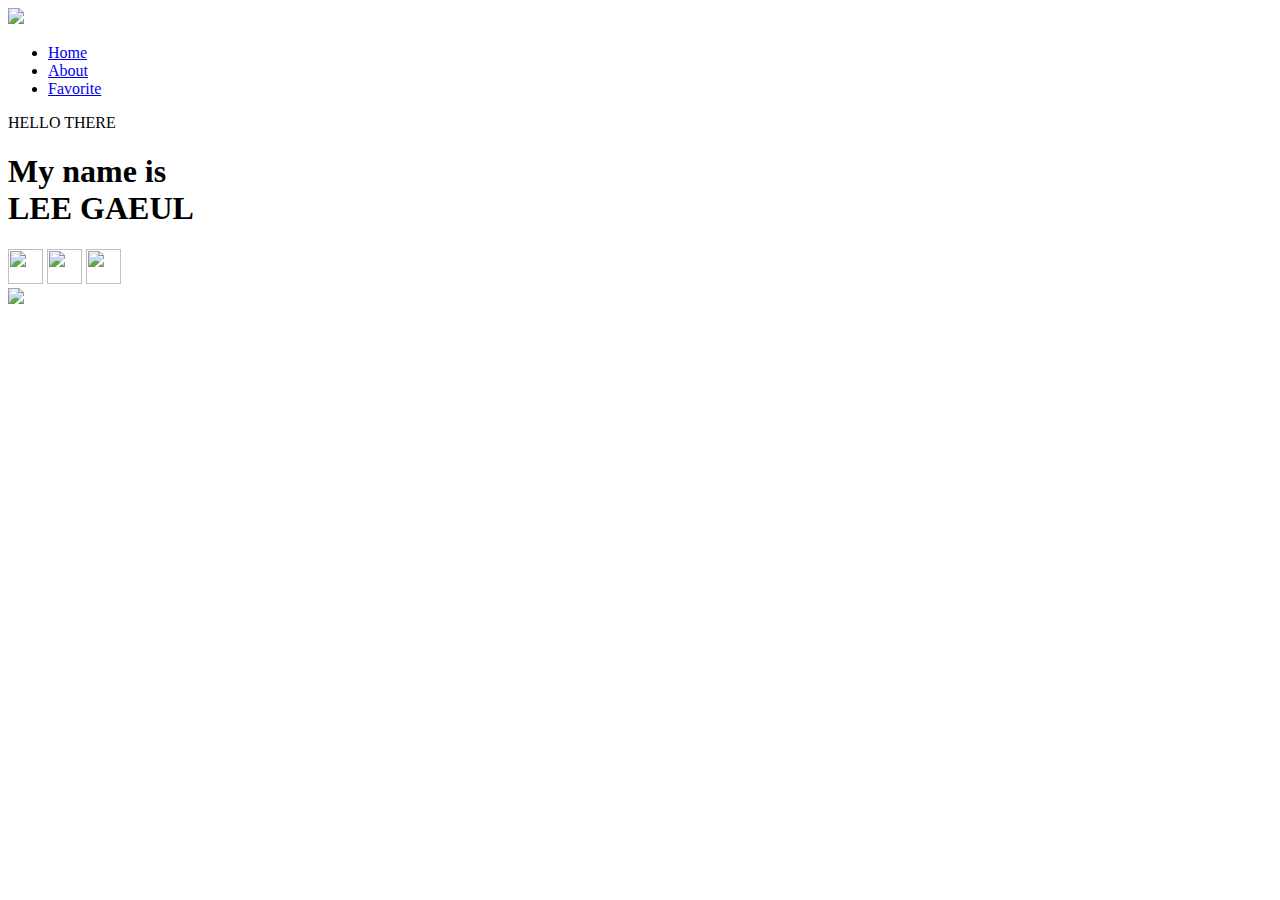
==== about.html @ 231c4756 "Add files via upload" ====
<!DOCTYPE html>
<html lang="en">
<head>
  <meta charset="UTF-8">
  <link href="css/style.css" rel="stylesheet">
  <link href="https://fonts.googleapis.com/css2?family=Roboto:wght@100;300;700&display=swap" rel="stylesheet">
  <link href="https://fonts.googleapis.com/css2?family=Playfair+Display:wght@400;700&display=swap" rel="stylesheet">

  <title>LEEGALEE</title>
</head>
<body>
<!-- navbar -->
  <div class="navbar">
  <a id="logo" href="index.html">
    <img src="images/logo.png" height="25">
  </a>
    <ul id="menu">
      <li><a href="index.html">Home</a></li>
      <li><a href="#">About</a></li>
      <li><a href="favorite.html">Favorite</a></li>
    </ul>
  </div>

<!-- main box -->
  <div class="main-box">
    <div class="about-text">
      <p>HELLO THERE</p>
      <h1>My name is
      <br>LEE GAEUL</h1>

      <div class="contact">
        <a href="https://velog.io/@galee" target="_blank">
          <img src="images/velog_logo.png" width="35" height="35"></a>
        <a href="mailto:galee1025@gmail.com">
          <img src="images/mail.png" width="35" height="35"></a>
        <a href="http://https://github.com/galee1025" target="_blank">
          <img src="images/github.png" width="35" height="35"></a>
      </div>

    </div>
    <img src="images/main-na.jpeg" height="450" id="main-na">
  </div>



</body>
</html>
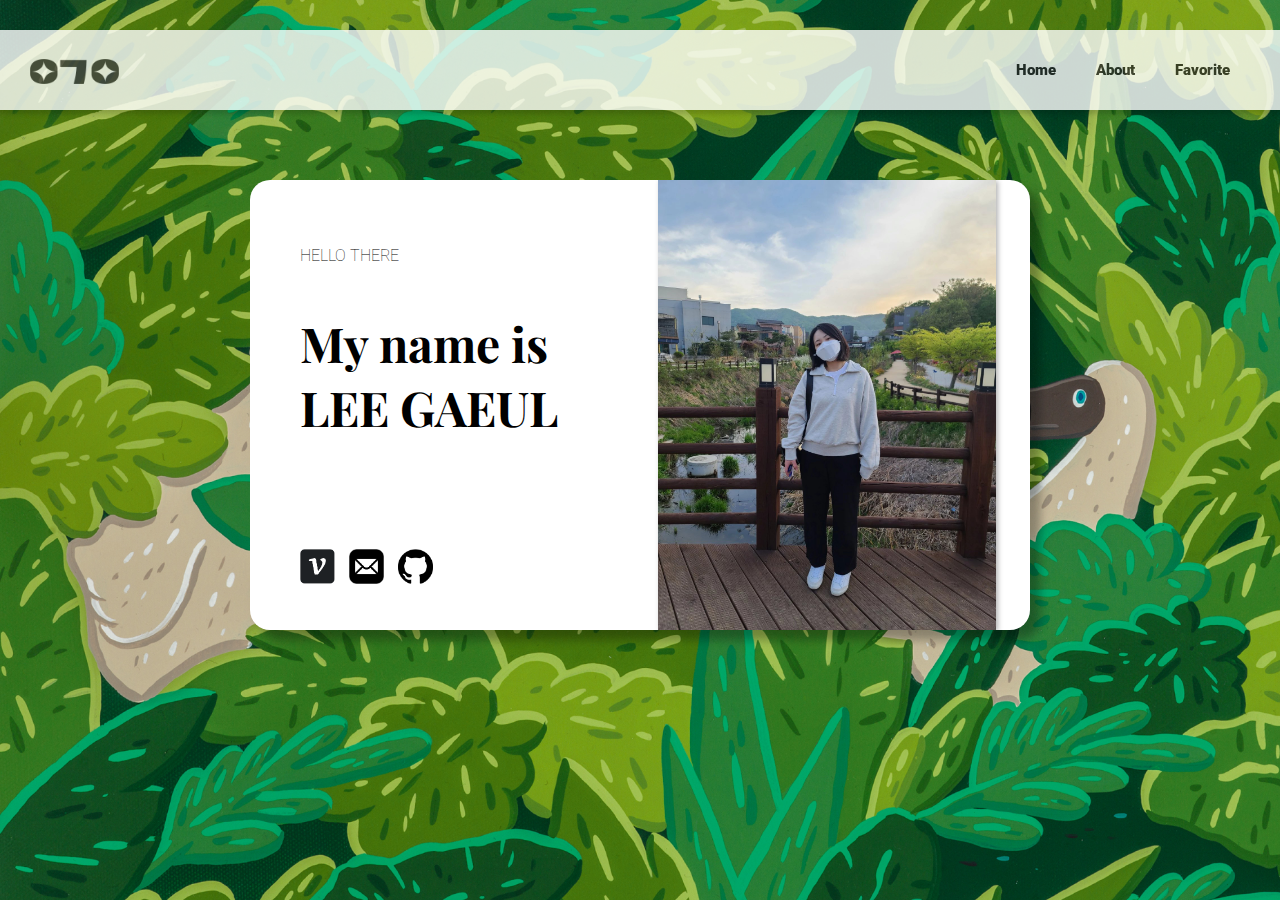
==== commit 13c50653: "Update about.html" ====
--- a/about.html
+++ b/about.html
@@ -33,7 +33,7 @@
           <img src="images/velog_logo.png" width="35" height="35"></a>
         <a href="mailto:galee1025@gmail.com">
           <img src="images/mail.png" width="35" height="35"></a>
-        <a href="http://https://github.com/galee1025" target="_blank">
+        <a href="https://github.com/galee1025" target="_blank">
           <img src="images/github.png" width="35" height="35"></a>
       </div>
 
--- a/css/style.css
+++ b/css/style.css
@@ -0,0 +1,207 @@
+@font-face {
+  font-family: 'roboto';
+  src: url("https://fonts.googleapis.com/css2?family=Roboto:wght@100;300;700&display=swap");
+}
+
+@import url('https://fonts.googleapis.com/css2?family=Playfair+Display:wght@400;700&display=swap');
+
+@font-face {
+  font-family: 'PyeongChangPeace-Bold';
+  src: url('https://cdn.jsdelivr.net/gh/projectnoonnu/noonfonts_2206-02@1.0/PyeongChangPeace-Bold.woff2') format('woff2');
+  font-weight: 700;
+  font-style: normal;
+}
+
+* {
+  box-sizing: border-box;
+}
+
+body, html {
+  height: 100%;
+}
+
+body {
+  margin: 0;
+  background-color: white;
+  background-image: url("../images/dodo.jpg");
+  background-repeat: no-repeat;
+  background-size: cover;
+  padding-top: 30px;
+}
+
+.navbar {
+  position: fixed;
+
+  background-color: white;
+  opacity: 0.8;
+  width: 100%;
+  height: 80px;
+  padding-left: 30px;
+  padding-right: 30px;
+  box-shadow: 0 4px 5px 0 rgba(0,0,0,.2);
+}
+
+.navbar #logo {
+  line-height: 80px;
+}
+
+.navbar #logo img {
+  vertical-align: middle;
+}
+
+#menu {
+  float: right;
+  list-style: none;
+  margin: 0;
+  padding: 0;
+}
+
+#menu li {
+  float: left;
+  line-height: 80px;
+}
+
+#menu li a {
+  display: block;
+  padding-left: 20px;
+  padding-right: 20px;
+  font-family: 'roboto';
+  font-weight: 900;
+  color: rgb(40, 40, 40);
+  font-size: 15px;
+  text-decoration: none;
+}
+
+#menu li a:hover {
+  background-color: #f1ff57;
+}
+
+.main-box {
+  display: flex;
+  margin-left: auto;
+  margin-right: auto;
+  margin-top: 150px;
+  width: 780px;
+  height: 450px;
+  background-color: white;
+  overflow: hidden;
+  border-radius: 20px;
+  box-shadow: 10px 10px 10px 0 rgba(0,0,0,.3);
+  animation: fadein 1s;
+}
+
+.main-box .about-text {
+  margin: 50px;
+}
+
+.main-box .about-text p {
+  font-family: 'roboto';
+  font-weight: 100;
+ }
+
+.main-box .about-text #welcome-text {
+  text-align: center;
+  animation: fadein 1s;
+}
+
+#index-logo {
+  margin-top: 30px;
+}
+
+.main-box .about-text h1 {
+ font-family: 'Playfair Display', serif;
+ font-size: 48px;
+ font-weight: 700;
+ margin-top: 30px;
+ margin-bottom: 10px;
+ display: inline-block;
+}
+
+@keyframes fadein {
+  from {
+      opacity: 0;
+    }
+  to {
+      opacity: 1;
+    }
+  }
+
+.main-box .about-text .contact {
+  margin-top: 100px;
+}
+
+.main-box .about-text .contact a {
+  margin-right: 10px;
+  text-decoration: none;
+}
+
+.main-box .text {
+  text-align: right;
+  justify-content:center;
+  margin-left: 200px;
+  padding-top: 230px;
+}
+
+#main-na {
+  margin-left: 50px;
+  box-shadow: 2px 1px 5px 0 rgba(0,0,0,.3);
+
+
+}
+
+/* 페이보릿 박스 */
+.favorite-boxes {
+  display: flex;
+  justify-content: space-between;
+  margin-left: auto;
+  margin-right: auto;
+  margin-top: 150px;
+  width: 780px;
+  height: 450px;
+}
+
+.favorite-boxes #cat {
+  width: 250px;
+  height: 450px;
+  border-radius: 20px;
+  box-shadow: 10px 10px 10px 0 rgba(0,0,0,.3);
+  background-color: white;
+  overflow: hidden;
+  animation: fadein 1s;
+}
+
+.favorite-boxes #cat img {
+  position: relative;
+  right: 15px;
+}
+
+.favorite-boxes #cafe {
+  width: 250px;
+  height: 450px;
+  background-color: white;
+  border-radius: 20px;
+  box-shadow: 10px 10px 10px 0 rgba(0,0,0,.3);
+  overflow: hidden;
+  animation: fadein 1.7s;
+}
+
+.favorite-boxes #cafe img {
+  position: relative;
+  right: 8px;
+}
+
+.favorite-boxes #cute {
+  width: 250px;
+  height: 450px;
+  border-radius: 20px;
+  background-color: white;
+  box-shadow: 10px 10px 10px 0 rgba(0,0,0,.3);
+  overflow: hidden;
+  animation: fadein 2s;
+}
+
+.favorite-boxes h3 {
+  line-height: 45px;
+  vertical-align: middle;
+  text-align: center;
+}
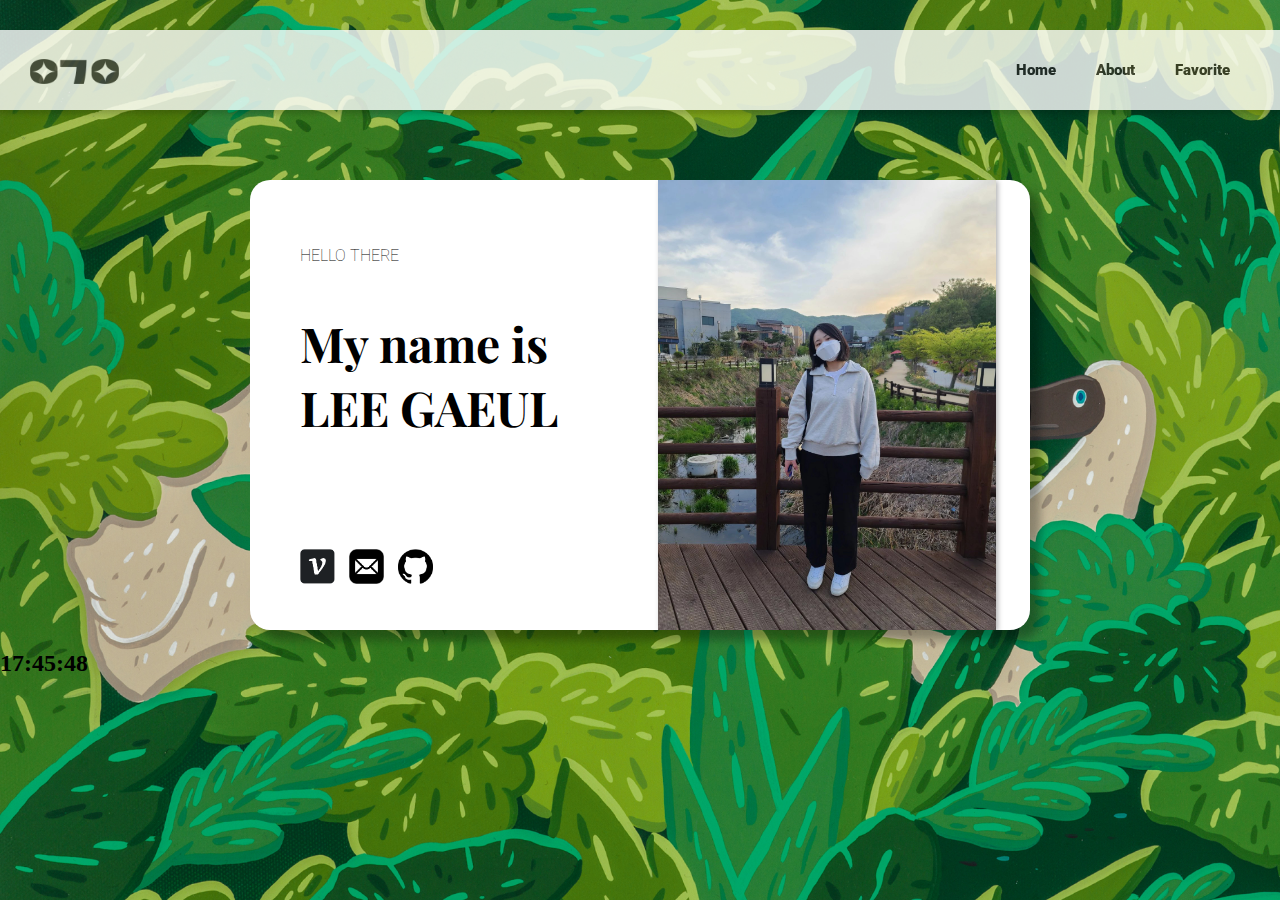
==== commit fdd38955: "Update about.html" ====
--- a/about.html
+++ b/about.html
@@ -40,8 +40,12 @@
     </div>
     <img src="images/main-na.jpeg" height="450" id="main-na">
   </div>
+  
+  <div id="clock-box">
+    <h2 id="clock">00:00:00</h2>
+  </div>
 
-
+  <script src="clock.js"></script>
 
 </body>
 </html>
